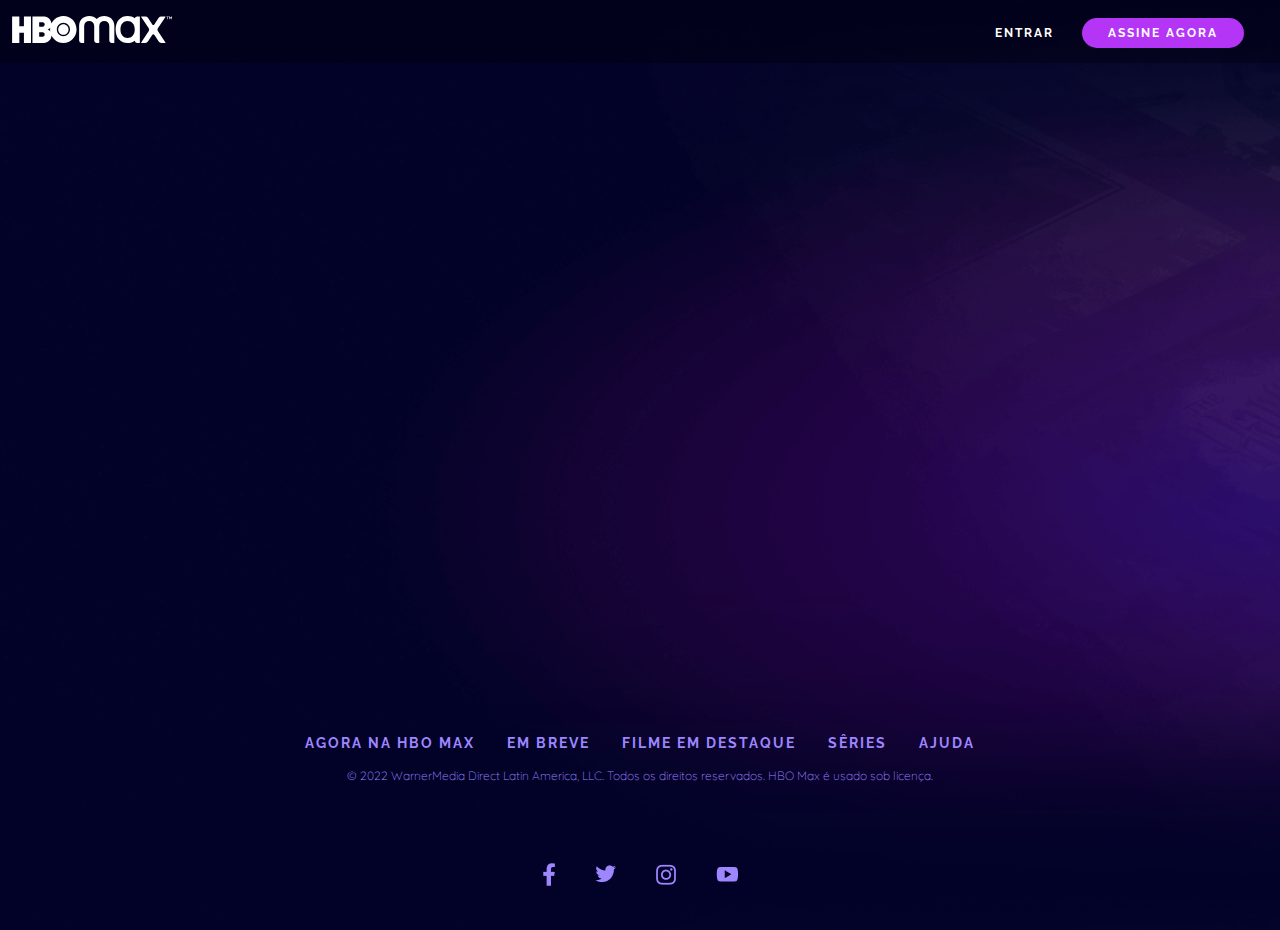
==== index.html @ 20169ed2 "criei o login" ====
<!DOCTYPE html>
<html lang="pt-br">
<head>
    <meta charset="UTF-8">
    <meta http-equiv="X-UA-Compatible" content="IE=edge">
    <meta name="viewport" content="width=device-width, initial-scale=1.0">
    <link rel="stylesheet" href="./assets/css/signIn.css">
    <title>Entrar | HBO Max</title>
</head>
<body>

    <!-- //// MENU //// -->

    <nav class="menu">
        <a href="index.html" class="menu__logo">
            <img
              src="assets/images/hbo-logo.svg"
              alt="Logotipo HBOMax com o nome da marca"
              class="menu__logo-image"
            />
        </a>
        <div>
            <a href="./signIn.html" class="menu__item">Entrar</a>
            <a href="#subscription" class="menu__item menu__item--button button">Assine Agora</a>
        </div>
    </nav>

    <!-- //// MAIN CORPO //// -->

    <main class="content">

    </main>
    <!-- //// FOOTER RODA-PÊ //// -->
    <footer class="footer container">
        <nav>
            <a class="footer__link" href="https://www.hbomax.com/br/pt/sitemap">Agora na hbo max</a>
            <a class="footer__link" href="https://www.hbomax.com/br/pt/coming-soon">em breve</a>
            <a class="footer__link" href="https://www.hbomax.com/br/pt/feature">filme em destaque</a>
            <a class="footer__link" href="https://www.hbomax.com/br/pt/series">sêries</a>
            <a class="footer__link" href="https://help.hbomax.com/br">ajuda</a>
        </nav>
        <p class="text--small footer__legal">
            © 2022 WarnerMedia Direct Latin America, LLC. Todos os direitos
        reservados. HBO Max é usado sob licença.
        </p>
        <nav class="footer__social">
            <a href="https://www.facebook.com/HBOMaxBr/"class="footer__social-link">
                <img src="assets/images/fb_0.png" alt="Facebook" />
            </a>
            <a href="https://twitter.com/HBOMaxBR" class="footer__social-link">
                <img src="assets/images/twitter_0.png" alt="Twitter" />
            </a>
            <a href="https://www.instagram.com/hbomaxbr/" class="footer__social-link">
                <img src="assets/images/instagram_0.png" alt="Instagram" />
            </a>
            <a href="https://www.youtube.com/c/hbomaxbr" class="footer__social-link">
                <img src="assets/images/youtube_0.png" alt="Youtube" />
            </a>
        </nav>
    </footer>
</body>
</html>
---- assets/css/signIn.css ----
@import url(./global.css);

body {
    background-image: url(../images/background-movies-series.png);
    background-size: cover;
    height: 100vh;
}

.menu{
    position: relative;
}

.content {
    display: flex;
    justify-content: center;
    align-items: center;
    font-family: "Quicksand", cursive;
    width: 100%;
    height: 70%;
    padding: 24px;
}

.container{
    max-width: 1200px;
    padding: 40px;
    text-align: center;
    margin: 0 auto;
}
/* |||| FORM |||| */
.login{
    width: 100%;
    width: 800px;
    border-radius: 8px;
    background: var( --form-bg-color);
    color: var(--text-color);
    display: flex;
    flex-direction: column;
    gap: 24px;
}

.login__title{
    text-transform: uppercase;
    text-align: center;
    font-size: 20px;
    margin-bottom: 24px;
}

.login__label{   
    text-align: left;
}

.login__field{
    background: var(--form-field-bg-color);
    border: var(--form-field-border);
    border-radius: 8px;
    padding: 16px;
    font-size: 1rem;
}

.login__field::placeholder{
    color: var(--form-field-placeholder);
}

.login__field:invalid{
    border-color: var(--form-field-error);
}

.login__actions {
    margin-top: 24px;
    text-align: left;
}
  
.login__link {
    color: var(--link-color);
    text-decoration: none;
    margin-left: 24px;
    font-weight: bold;
}
  
/* |||| Media Queries |||| */
  
@media screen and (max-width: 480px) {
  body {
    height: auto;
  }

  .login__actions .button {
    display: block;
    margin-bottom: 24px;
  }

  .login__link {
    margin: 0;
  }
}
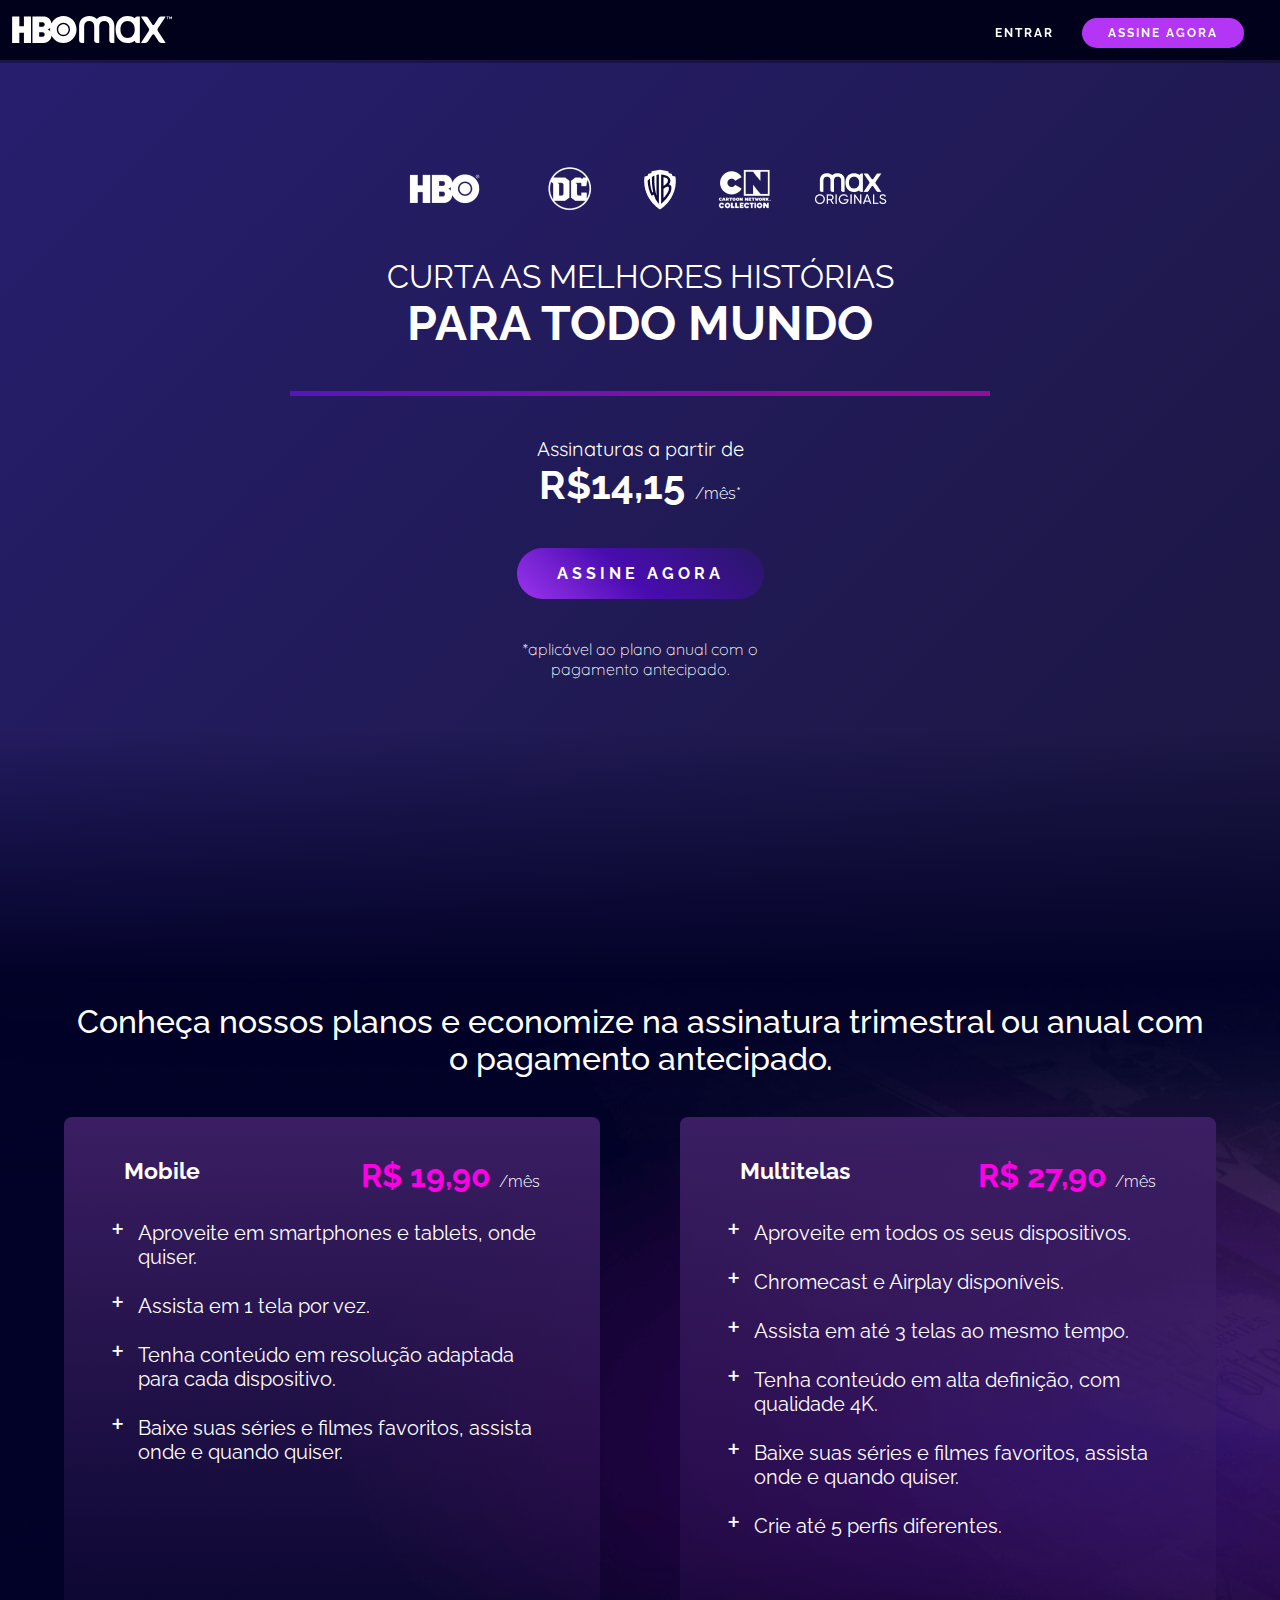
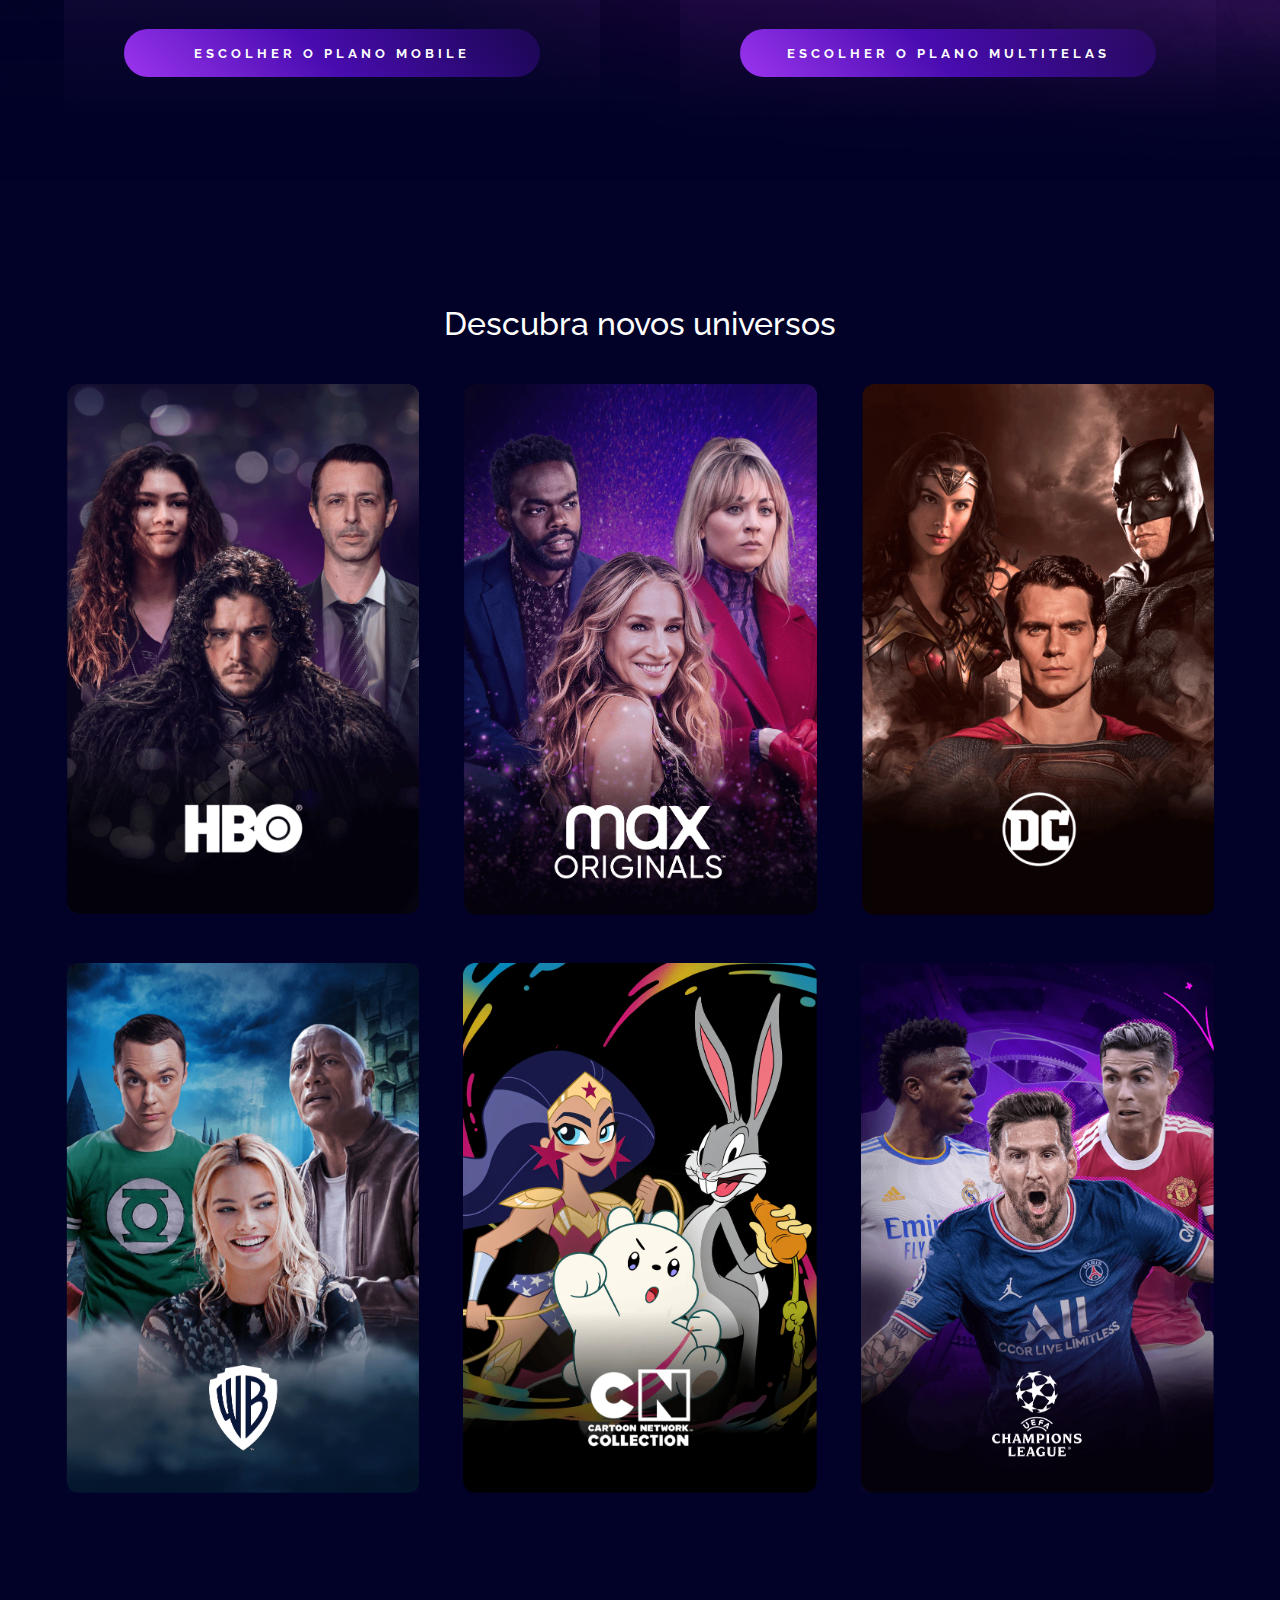
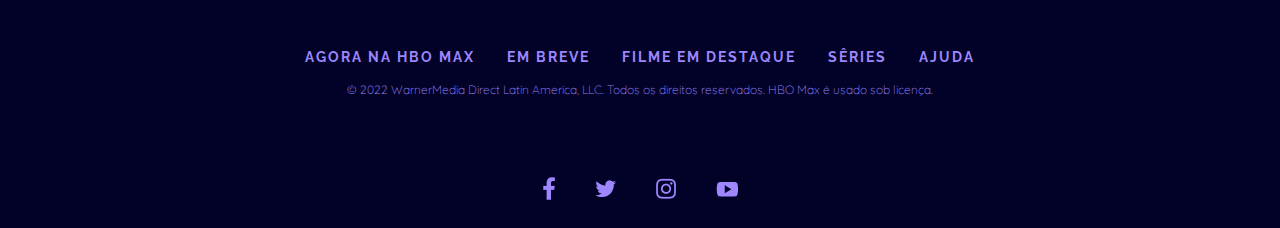
==== commit a76169c6: "terminei" ====
--- a/index.html
+++ b/index.html
@@ -4,7 +4,7 @@
     <meta charset="UTF-8">
     <meta http-equiv="X-UA-Compatible" content="IE=edge">
     <meta name="viewport" content="width=device-width, initial-scale=1.0">
-    <link rel="stylesheet" href="./assets/css/signIn.css">
+    <link rel="stylesheet" href="./assets/css/index.css">
     <title>Entrar | HBO Max</title>
 </head>
 <body>
@@ -24,12 +24,171 @@
             <a href="#subscription" class="menu__item menu__item--button button">Assine Agora</a>
         </div>
     </nav>
+  
+    <!-- ////  header cabeça //// -->
+
+    <header class="header">
+        <div class="header__content">
+            <div class="header__channels">
+                <img class="header__channel" src="assets/images/hbo.png" alt="HBO" />
+                <img class="header__channel" src="assets/images/dc.png" alt="DC" />
+                <img class="header__channel" src="assets/images/wb.png" alt="Warner Bross"/>
+                <img class="header__channel" src="assets/images/cartoon-network_neutral.png" alt="Cartoon Network"/>
+                <img class="header__channel" src="assets/images/max_originals.png" alt="Max Originals"/>
+            </div>
+            <h1 class="header__title">
+                <span class="header__title--light">Curta as melhores histórias</span>
+                Para todo mundo
+            </h1>
+            <div class="divider"></div>
+            <div class="offer">
+                <p>Assinaturas a partir de</p>
+                <p class="offer__price">
+                  R$14,15 <span class="offer__price--small">/mês*</span>
+                </p>
+            </div>
+            <a href="#subscription" class="button button--gradient header__button">
+              Assine agora
+            </a>
+            <p class="text--small">
+              *aplicável ao plano anual com o pagamento antecipado.
+            </p>
+        </div>
+    </header>
 
     <!-- //// MAIN CORPO //// -->
 
-    <main class="content">
-
+    <main>
+
+        <!-- //// section subscription //// -->
+
+        <section id="subscription" class="subscription">
+            <div class="container">
+                <h2 class="title">
+                  Conheça nossos planos e economize na assinatura trimestral ou anual
+                  com o pagamento antecipado.
+                </h2>
+                <div class="subscription__plans">
+                    <div class="subscription__card">
+                        <div>
+                            <div class="subscription__plan">
+                                <h3>Mobile</h3>
+                                <p class="subscription__price">
+                                  R$ 19,90 <span class="text--small">/mês</span>
+                                </p>
+                            </div>
+            
+                            <ul class="subscription__goals">
+                                <li class="subscription__description">
+                                  Aproveite em smartphones e tablets, onde quiser.
+                                </li>
+                                <li class="subscription__description">
+                                  Assista em 1 tela por vez.
+                                </li>
+                                <li class="subscription__description">
+                                  Tenha conteúdo em resolução adaptada para cada dispositivo.
+                                </li>
+                                <li class="subscription__description">
+                                  Baixe suas séries e filmes favoritos, assista onde e quando
+                                  quiser.
+                                </li>
+                            </ul>
+                        </div>
+                        <button class="button button--gradient">
+                          Escolher o Plano Mobile
+                        </button>
+                    </div>
+      
+                    <div class="subscription__card">
+                        <div>
+                            <div class="subscription__plan">
+                                <h3>Multitelas</h3>
+                                <p class="subscription__price">
+                                  R$ 27,90 <span class="text--small">/mês</span>
+                                </p>
+                            </div>
+            
+                            <ul>
+                                <li class="subscription__description">
+                                  Aproveite em todos os seus dispositivos.
+                                </li>
+                                <li class="subscription__description">
+                                  Chromecast e Airplay disponíveis.
+                                </li>
+                                <li class="subscription__description">
+                                  Assista em até 3 telas ao mesmo tempo.
+                                </li>
+                                <li class="subscription__description">
+                                  Tenha conteúdo em alta definição, com qualidade 4K.
+                                </li>
+                                <li class="subscription__description">
+                                  Baixe suas séries e filmes favoritos, assista onde e quando
+                                  quiser.
+                                </li>
+                                <li class="subscription__description">
+                                  Crie até 5 perfis diferentes.
+                                </li>
+                            </ul>
+                        </div>
+                        <button class="button button--gradient">
+                          Escolher o Plano Multitelas
+                        </button>
+                    </div>
+                </div>
+            </div>
+        </section>
+        
+        <!-- //// section card //// -->
+
+        <section id="contents" class="contents container">
+            <h2 class="title">Descubra novos universos</h2>
+            <div class="contents__container">
+                <div class="contents__card">
+                    <img
+                      class="contents__image"
+                      src="assets/images/hbo-default_0.webp"
+                      alt="HBO"
+                    />
+                </div>
+                <div class="contents__card">
+                    <img
+                      class="contents__image"
+                      src="assets/images/MAX-Default.webp"
+                      alt="Max Originals"
+                    />
+                </div>
+                <div class="contents__card">
+                    <img
+                      class="contents__image"
+                      src="assets/images/DC_Default.webp"
+                      alt="DC"
+                    />
+                </div>
+                <div class="contents__card">
+                    <img
+                      class="contents__image"
+                      src="assets/images/WB-Default.webp"
+                      alt="Warner Bross"
+                    />
+                </div>
+                <div class="contents__card">
+                    <img
+                      class="contents__image"
+                      src="assets/images/CN-Default.webp"
+                      alt="Cartoon Network"
+                    />
+                </div>
+                <div class="contents__card">
+                    <img
+                      class="contents__image"
+                      src="assets/images/UCL-Default.webp"
+                      alt="UEFA Champions League"
+                    />
+                </div>
+            </div>
+        </section>
     </main>
+
     <!-- //// FOOTER RODA-PÊ //// -->
     <footer class="footer container">
         <nav>
--- a/assets/css/index.css
+++ b/assets/css/index.css
@@ -0,0 +1,349 @@
+@import url(./global.css);
+
+/* |||| main corpo |||| */
+
+main {
+    background: url("../images/background-subscription.png") no-repeat;
+    background-size: cover;
+}
+
+/* |||| header cabeça |||| */
+
+.header {
+    position: relative;
+    margin-top: 60px;
+    padding: 100px 0 300px;
+    background: linear-gradient(-45deg, #56125b, #0f0f10, #271e6e);
+    background-size: 400% 400%;
+    animation: gradient 10s ease infinite alternate;
+}
+  
+.header::after {
+  content: "";
+  width: 100%;
+  height: 250px;
+  position: absolute;
+  bottom: 0;
+  background: linear-gradient(0deg, var(--primary-color), transparent);
+}
+
+.header__content {
+  margin: auto;
+  display: flex;
+  flex-direction: column;
+  align-items: center;
+  gap: 40px;
+  padding: 0 40px;
+}
+
+.header__channels {
+  display: flex;
+  flex-wrap: wrap;
+  justify-content: center;
+  gap: 24px;
+}
+
+.header__channel {
+  object-fit: contain;
+}
+
+.header__title {
+  text-transform: uppercase;
+  text-align: center;
+  font-size: 3rem;
+}
+
+.header__title--light {
+  display: block;
+  font-weight: lighter;
+  font-size: 2rem;
+}
+
+.header .text--small {
+  max-width: 300px;
+  text-align: center;
+}
+
+.header__button {
+  animation: wiggle 2.2s linear infinite;
+}
+
+/*|||| Divider ||||*/
+
+.divider {
+  width: 70%;
+  max-width: 700px;
+  height: 5px;
+  background: var(--divider-bg-color);
+}
+
+.offer {
+  text-align: center;
+  font-size: 1.25rem;
+}
+
+.offer__price {
+  font-family: "Raleway", sans-serif;
+  font-size: 2.5rem;
+  font-weight: bold;
+}
+
+.offer__price--small {
+  font-size: 1rem;
+  font-weight: 300;
+}
+
+.title {
+  font-size: 2rem;
+  font-weight: 500;
+}
+
+/*|||| Subscription Plans ||||*/
+
+.subscription {
+    background: url("../images/background-movies-series.png") no-repeat;
+    background-size: cover;
+    position: relative;
+}
+
+.subscription__plans {
+  display: flex;
+  justify-content: space-around;
+  gap: 80px;
+  margin: 40px 0;
+  perspective: 2000px;
+  perspective-origin: top;
+}
+
+.subscription__card {
+  background: var(--card-bg-color);
+  padding: 40px 60px;
+  border-radius: 8px;
+  display: flex;
+  min-height: 600px;
+  flex-direction: column;
+  justify-content: space-between;
+  transition: transform 1s ease-in-out;
+}
+
+.subscription__plans:has(.subscription__card:nth-child(1):hover)
+  .subscription__card:nth-child(2) {
+  transform: rotateY(-45deg);
+}
+
+.subscription__plans:has(.subscription__card:nth-child(2):hover)
+  .subscription__card:nth-child(1) {
+  transform: rotateY(45deg);
+}
+
+.subscription__description {
+  text-align: left;
+  list-style: none;
+  font-size: 1.25rem;
+  margin-bottom: 14px;
+  padding-left: 14px;
+}
+
+.subscription__price {
+  font-size: 2rem;
+  font-family: "Raleway", sans-serif;
+  color: var(--secondary-color);
+  font-weight: 700;
+}
+
+.subscription__price .text--small {
+  color: var(--text-color);
+}
+
+.subscription__description::marker {
+  content: "+";
+  font-size: 2rem;
+  margin: 0 8px 0 0;
+}
+
+.subscription__plan {
+  display: flex;
+  justify-content: space-between;
+  font-size: 1.25rem;
+  margin-bottom: 16px;
+}
+
+/*|||| Contents ||||*/
+.contents {
+  margin: 100px auto;
+}
+
+.contents__container {
+  margin-top: 40px;
+  display: grid;
+  grid-template-columns: repeat(3, 1fr);
+  gap: 40px;
+}
+
+.contents__card {
+  border-radius: 16px;
+  background-repeat: no-repeat;
+  background-size: cover;
+  background-position: center;
+  border: 2px solid transparent;
+  transition: transform 0.8s, background 0.8s, border 1s;
+}
+
+.contents__card:hover {
+  transform: scale(1.05);
+  border: 2px solid var(--tertiary-color);
+}
+
+.contents__card:hover .contents__image {
+  opacity: 0;
+}
+
+.contents__image {
+  width: 100%;
+  object-fit: cover;
+  object-position: center;
+  transition: opacity 2s;
+}
+
+/*|||| HBO Content ||||*/
+
+.contents__card:nth-child(1):hover {
+  background-image: url("../images/hbo-hover_0.webp");
+}
+
+/*|||| Max Originals Content ||||*/
+
+.contents__card:nth-child(2):hover {
+  background-image: url("../images/MAX-Hover.webp");
+}
+
+/*|||| DC Content ||||*/
+
+.contents__card:nth-child(3):hover {
+  background-image: url("../images/DC-Hover.webp");
+}
+
+/*|||| WB Content ||||*/
+
+.contents__card:nth-child(4):hover {
+  background-image: url("../images/WB-Hover.webp");
+}
+
+/*|||| CN Content ||||*/
+
+.contents__card:nth-child(5):hover {
+  background-image: url("../images/CN-Hover.png");
+}
+
+/* |||| Champions League Content |||| */
+
+.contents__card:nth-child(6):hover {
+  background-image: url("../images/UCL-Hover.webp");
+}
+
+/*|||| Media Queries |||| */
+
+@media screen and (max-width: 1200px) {
+  .subscription__plans {
+    gap: 40px;
+  }
+
+  .contents__container {
+    gap: 32px;
+  }
+}
+
+@media screen and (max-width: 1140px) {
+  .subscription__plans {
+    flex-direction: column;
+    align-items: center;
+  }
+
+  .subscription__card {
+    max-width: 600px;
+  }
+}
+
+@media screen and (max-width: 800px) {
+  .contents__container {
+    grid-template-columns: repeat(2, 1fr);
+  }
+}
+
+@media screen and (max-width: 480px) {
+  .subscription__price {
+    font-size: 1.5rem;
+  }
+
+  .subscription__description {
+    font-size: 1rem;
+  }
+
+  .subscription__plan {
+    flex-direction: column;
+    justify-content: center;
+  }
+
+  .subscription__card {
+    padding: 40px;
+  }
+
+  .contents__container {
+    grid-template-columns: repeat(6, 100%);
+    grid-auto-flow: column;
+    overflow: auto hidden;
+  }
+}
+
+@media (pointer: coarse) {
+  .contents__card:hover {
+    transform: none;
+  }
+
+  .subscription__plans:has(.subscription__card:nth-child(1):hover)
+    .subscription__card:nth-child(2),
+  .subscription__plans:has(.subscription__card:nth-child(2):hover)
+    .subscription__card:nth-child(1) {
+    transform: none;
+  }
+}
+
+/* Animations */
+
+@keyframes gradient {
+  0% {
+    background-position: 0% 50%;
+  }
+  50% {
+    background-position: 100% 50%;
+  }
+  100% {
+    background-position: 0% 50%;
+  }
+}
+
+@keyframes wiggle {
+  0%,
+  10% {
+    transform: rotate(0);
+  }
+  15% {
+    transform: rotate(-15deg);
+  }
+  20% {
+    transform: rotate(10deg);
+  }
+  25% {
+    transform: rotate(-10deg);
+  }
+  30% {
+    transform: rotate(10deg);
+  }
+  35% {
+    transform: rotate(-10deg);
+  }
+  40%,
+  100% {
+    transform: rotate(0);
+  }
+}